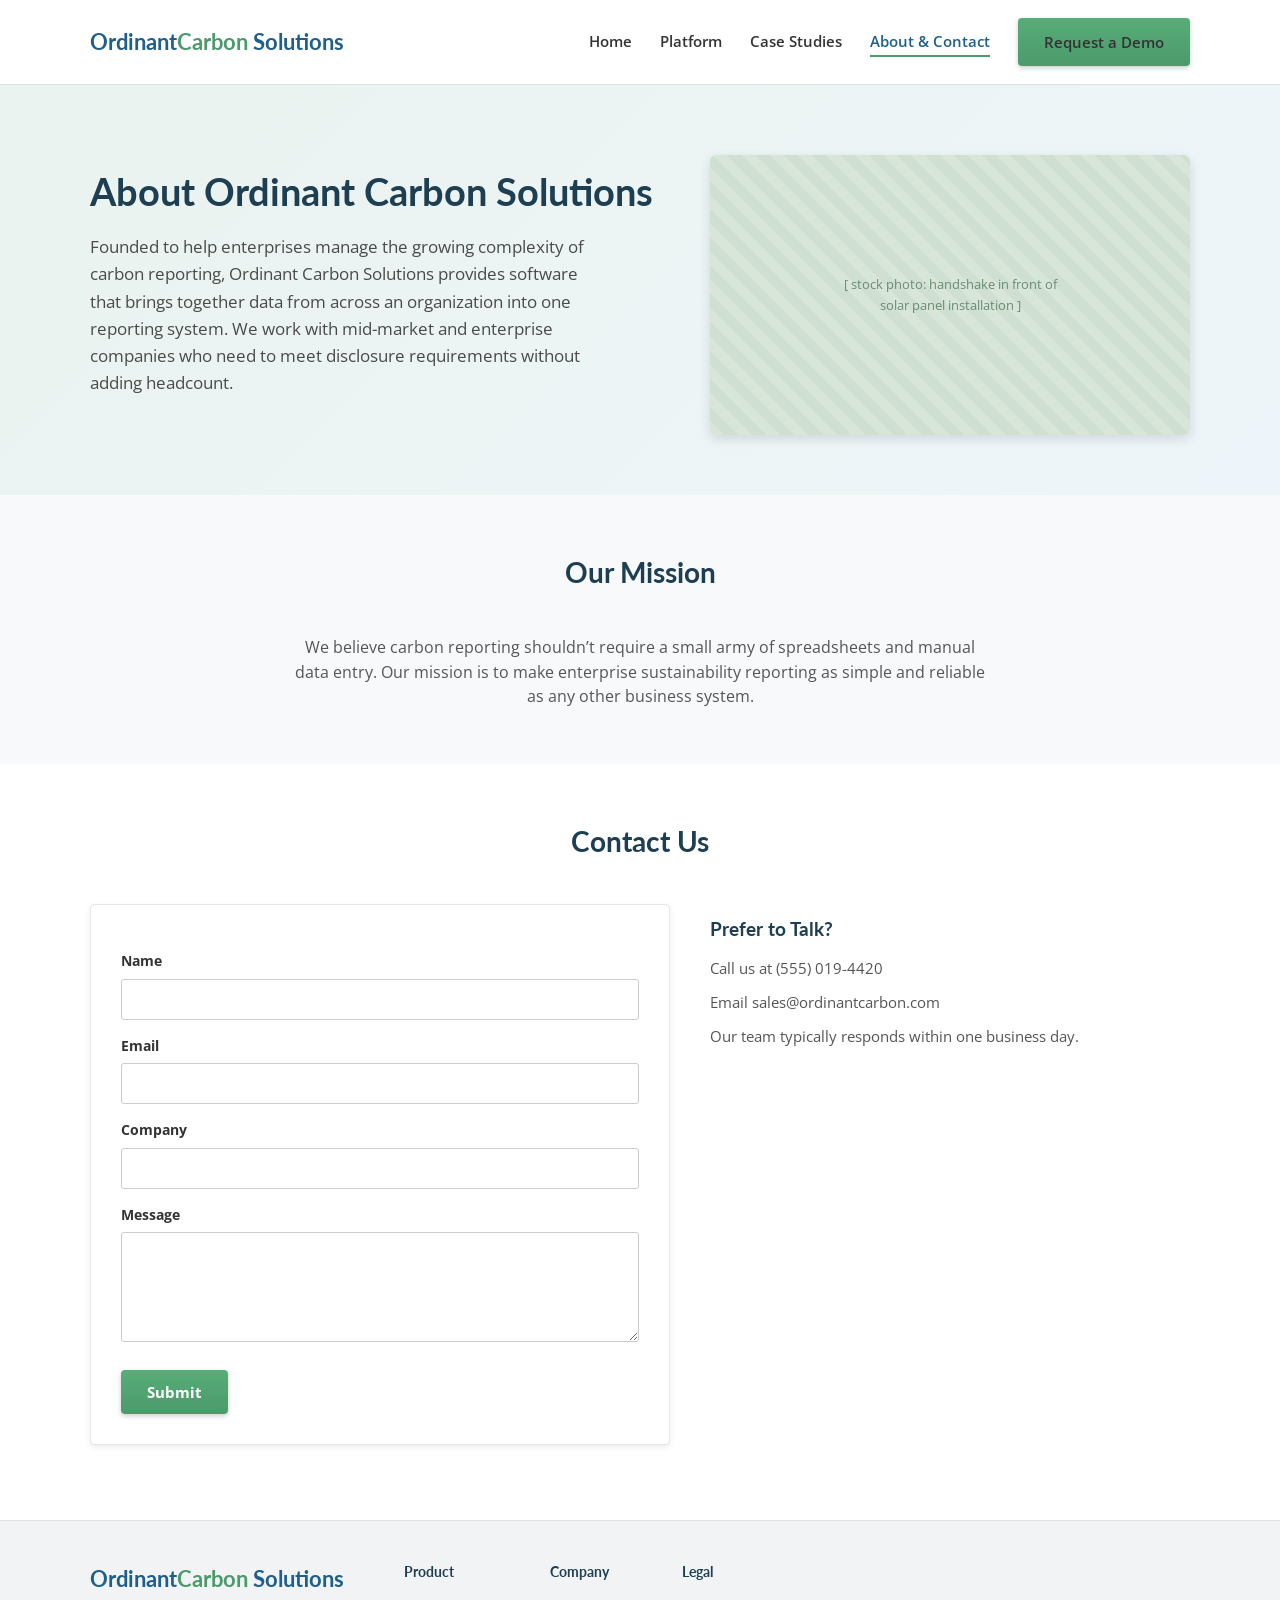
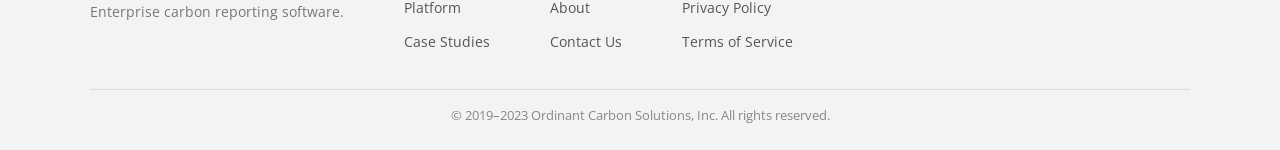
==== about.html @ 0fc3fb1c "Add files via upload" ====
<!DOCTYPE html>
<html lang="en">
<head>
  <meta charset="UTF-8">
  <meta name="viewport" content="width=device-width, initial-scale=1.0">
  <title>About &amp; Contact | Ordinant Carbon Solutions</title>
  <meta name="description" content="Learn about Ordinant Carbon Solutions and get in touch with our team.">
  <link rel="stylesheet" href="styles.css">
</head>
<body>

  <header class="site-header">
    <div class="container nav-wrap">
      <div class="logo">Ordinant<span>Carbon</span> Solutions</div>
      <nav class="main-nav">
        <ul>
          <li><a href="index.html">Home</a></li>
          <li><a href="platform.html">Platform</a></li>
          <li><a href="case-studies.html">Case Studies</a></li>
          <li><a href="about.html" class="active">About &amp; Contact</a></li>
          <li><a href="about.html#contact" class="btn btn-primary">Request a Demo</a></li>
        </ul>
      </nav>
    </div>
  </header>

  <section class="hero">
    <div class="container hero-inner">
      <div class="hero-copy">
        <h1>About Ordinant Carbon Solutions</h1>
        <p>Founded to help enterprises manage the growing complexity of carbon reporting, Ordinant Carbon Solutions provides software that brings together data from across an organization into one reporting system. We work with mid-market and enterprise companies who need to meet disclosure requirements without adding headcount.</p>
      </div>
      <div class="hero-image-placeholder">
        [ stock photo: handshake in front of<br>solar panel installation ]
      </div>
    </div>
  </section>

  <section class="alt-bg">
    <div class="container">
      <div class="section-title">
        <h2>Our Mission</h2>
      </div>
      <p style="max-width: 700px; margin: 0 auto; text-align: center; color: #555555; font-size: 15.5px;">
        We believe carbon reporting shouldn&rsquo;t require a small army of spreadsheets and manual data entry. Our mission is to make enterprise sustainability reporting as simple and reliable as any other business system.
      </p>
    </div>
  </section>

  <section id="contact">
    <div class="container">
      <div class="section-title">
        <h2>Contact Us</h2>
      </div>
      <div class="contact-layout">
        <form class="contact-form" onsubmit="return false;">
          <label for="name">Name</label>
          <input type="text" id="name" name="name">

          <label for="email">Email</label>
          <input type="email" id="email" name="email">

          <label for="company">Company</label>
          <input type="text" id="company" name="company">

          <label for="message">Message</label>
          <textarea id="message" name="message"></textarea>

          <button type="submit" class="btn btn-primary">Submit</button>
        </form>
        <div class="contact-details">
          <h3>Prefer to Talk?</h3>
          <p>Call us at (555) 019-4420</p>
          <p>Email sales@ordinantcarbon.com</p>
          <p>Our team typically responds within one business day.</p>
        </div>
      </div>
    </div>
  </section>

  <footer class="site-footer">
    <div class="container">
      <div class="footer-cols">
        <div class="footer-col footer-brand">
          <div class="logo">Ordinant<span>Carbon</span> Solutions</div>
          <p>Enterprise carbon reporting software.</p>
        </div>
        <div class="footer-col">
          <h4>Product</h4>
          <ul>
            <li><a href="platform.html">Platform</a></li>
            <li><a href="case-studies.html">Case Studies</a></li>
          </ul>
        </div>
        <div class="footer-col">
          <h4>Company</h4>
          <ul>
            <li><a href="about.html">About</a></li>
            <li><a href="about.html#contact">Contact Us</a></li>
          </ul>
        </div>
        <div class="footer-col">
          <h4>Legal</h4>
          <ul>
            <li><a href="#">Privacy Policy</a></li>
            <li><a href="#">Terms of Service</a></li>
          </ul>
        </div>
      </div>
      <div class="footer-bottom">
        &copy; 2019&ndash;2023 Ordinant Carbon Solutions, Inc. All rights reserved.
      </div>
    </div>
  </footer>

</body>
</html>
---- styles.css ----
/* Ordinant Carbon Solutions -- legacy site styles
   Deliberately dated: generic sans stack, conventional palette, drop shadows,
   inconsistent spacing. This is intentional, not an oversight. */

@import url('https://fonts.googleapis.com/css2?family=Open+Sans:wght@400;600;700&family=Lato:wght@400;700&display=swap');

* {
  margin: 0;
  padding: 0;
  box-sizing: border-box;
}

body {
  font-family: 'Open Sans', Arial, sans-serif;
  color: #333333;
  line-height: 1.6;
  background: #ffffff;
}

a {
  color: #1e5f8c;
  text-decoration: none;
}

a:hover {
  text-decoration: underline;
}

.container {
  max-width: 1140px;
  margin: 0 auto;
  padding: 0 20px;
}

/* Header / nav */

header.site-header {
  background: #ffffff;
  border-bottom: 1px solid #e2e2e2;
  box-shadow: 0 2px 4px rgba(0, 0, 0, 0.08);
  padding: 18px 0;
}

.nav-wrap {
  display: flex;
  align-items: center;
  justify-content: space-between;
}

.logo {
  font-family: 'Lato', Arial, sans-serif;
  font-weight: 700;
  font-size: 22px;
  color: #1e5f8c;
}

.logo span {
  color: #4c9a6b;
}

nav.main-nav ul {
  list-style: none;
  display: flex;
  gap: 28px;
  align-items: center;
}

nav.main-nav a {
  color: #333333;
  font-weight: 600;
  font-size: 15px;
}

nav.main-nav a.active {
  color: #1e5f8c;
  border-bottom: 2px solid #4c9a6b;
  padding-bottom: 4px;
}

.btn {
  display: inline-block;
  font-family: 'Open Sans', Arial, sans-serif;
  font-weight: 700;
  font-size: 15px;
  padding: 12px 26px;
  border-radius: 4px;
  cursor: pointer;
  border: none;
}

.btn-primary {
  background: linear-gradient(180deg, #57ad78 0%, #4c9a6b 100%);
  color: #ffffff;
  box-shadow: 0 2px 5px rgba(0, 0, 0, 0.2);
}

.btn-primary:hover {
  background: #438a5d;
  text-decoration: none;
}

.btn-secondary {
  background: #ffffff;
  color: #1e5f8c;
  border: 2px solid #1e5f8c;
}

.btn-secondary:hover {
  background: #f2f7fa;
  text-decoration: none;
}

/* Hero */

.hero {
  background: linear-gradient(135deg, #eaf3ef 0%, #eef5fa 100%);
  padding: 70px 0 60px;
}

.hero-inner {
  display: flex;
  align-items: center;
  gap: 40px;
  flex-wrap: wrap;
}

.hero-copy {
  flex: 1 1 480px;
}

.hero-copy h1 {
  font-family: 'Lato', Arial, sans-serif;
  font-size: 38px;
  font-weight: 700;
  color: #1e3f52;
  margin-bottom: 18px;
  line-height: 1.25;
}

.hero-copy p {
  font-size: 17px;
  color: #4a4a4a;
  margin-bottom: 26px;
  max-width: 520px;
}

.hero-buttons .btn {
  margin-right: 12px;
}

.hero-image-placeholder {
  flex: 1 1 380px;
  min-height: 280px;
  background: repeating-linear-gradient(
    45deg,
    #d8e6da,
    #d8e6da 10px,
    #cfe0d2 10px,
    #cfe0d2 20px
  );
  border-radius: 6px;
  box-shadow: 0 4px 12px rgba(0, 0, 0, 0.12);
  display: flex;
  align-items: center;
  justify-content: center;
  color: #6b8b75;
  font-size: 13px;
  font-family: 'Open Sans', Arial, sans-serif;
  text-align: center;
  padding: 20px;
}

/* Generic sections */

section {
  padding: 55px 0;
}

section.alt-bg {
  background: #f7f9fa;
}

.section-title {
  text-align: center;
  margin-bottom: 40px;
}

.section-title h2 {
  font-family: 'Lato', Arial, sans-serif;
  font-size: 28px;
  font-weight: 700;
  color: #1e3f52;
  margin-bottom: 10px;
}

.section-title p {
  color: #666666;
  font-size: 15px;
}

/* Three-column value props */

.three-col {
  display: flex;
  gap: 30px;
  flex-wrap: wrap;
}

.value-card {
  flex: 1 1 300px;
  background: #ffffff;
  border: 1px solid #e6e6e6;
  border-radius: 6px;
  box-shadow: 0 2px 6px rgba(0, 0, 0, 0.08);
  padding: 28px 24px;
}

.value-card h3 {
  font-family: 'Lato', Arial, sans-serif;
  font-size: 19px;
  color: #1e3f52;
  margin-bottom: 12px;
}

.value-card p {
  font-size: 14.5px;
  color: #555555;
}

/* Testimonial block */

.testimonial {
  background: #ffffff;
  border-left: 4px solid #4c9a6b;
  box-shadow: 0 1px 4px rgba(0, 0, 0, 0.1);
  padding: 22px 26px;
  margin-bottom: 22px;
  font-style: italic;
  color: #444444;
}

.testimonial cite {
  display: block;
  margin-top: 12px;
  font-style: normal;
  font-weight: 700;
  font-size: 13.5px;
  color: #1e5f8c;
}

/* CTA band */

.cta-band {
  background: #1e3f52;
  color: #ffffff;
  text-align: center;
  padding: 50px 0;
}

.cta-band h2 {
  font-family: 'Lato', Arial, sans-serif;
  font-size: 26px;
  margin-bottom: 12px;
}

.cta-band p {
  margin-bottom: 24px;
  color: #cfe0e8;
}

/* Feature list (Platform page) */

.feature-list {
  list-style: none;
  max-width: 720px;
  margin: 0 auto;
}

.feature-list li {
  padding: 14px 0 14px 30px;
  border-bottom: 1px solid #e6e6e6;
  position: relative;
  font-size: 15.5px;
  color: #444444;
}

.feature-list li::before {
  content: "\2713";
  position: absolute;
  left: 0;
  color: #4c9a6b;
  font-weight: 700;
}

/* Case study blocks */

.case-study-block {
  background: #ffffff;
  border: 1px solid #e6e6e6;
  box-shadow: 0 2px 6px rgba(0, 0, 0, 0.08);
  padding: 26px 28px;
  margin-bottom: 24px;
  border-radius: 4px;
}

.case-study-block h3 {
  font-family: 'Lato', Arial, sans-serif;
  font-size: 19px;
  color: #1e3f52;
  margin-bottom: 10px;
}

.case-study-block p {
  font-size: 15px;
  color: #555555;
}

/* Contact form */

.contact-layout {
  display: flex;
  gap: 40px;
  flex-wrap: wrap;
}

.contact-form {
  flex: 1 1 420px;
  background: #ffffff;
  border: 1px solid #e6e6e6;
  box-shadow: 0 2px 6px rgba(0, 0, 0, 0.08);
  padding: 30px;
  border-radius: 4px;
}

.contact-form label {
  display: block;
  font-weight: 700;
  font-size: 13.5px;
  color: #333333;
  margin-bottom: 6px;
  margin-top: 16px;
}

.contact-form input,
.contact-form textarea {
  width: 100%;
  padding: 10px 12px;
  border: 1px solid #cccccc;
  border-radius: 3px;
  font-family: 'Open Sans', Arial, sans-serif;
  font-size: 14.5px;
}

.contact-form textarea {
  min-height: 110px;
  resize: vertical;
}

.contact-form .btn {
  margin-top: 20px;
}

.contact-details {
  flex: 1 1 320px;
  padding-top: 10px;
}

.contact-details h3 {
  font-family: 'Lato', Arial, sans-serif;
  font-size: 19px;
  color: #1e3f52;
  margin-bottom: 12px;
}

.contact-details p {
  font-size: 15px;
  color: #555555;
  margin-bottom: 10px;
}

/* Footer */

footer.site-footer {
  background: #f1f3f4;
  border-top: 1px solid #e2e2e2;
  padding: 40px 0 24px;
  margin-top: 20px;
}

.footer-cols {
  display: flex;
  gap: 60px;
  flex-wrap: wrap;
  margin-bottom: 26px;
}

.footer-col h4 {
  font-family: 'Lato', Arial, sans-serif;
  font-size: 14px;
  color: #1e3f52;
  margin-bottom: 12px;
}

.footer-col ul {
  list-style: none;
}

.footer-col li {
  margin-bottom: 8px;
}

.footer-col a {
  color: #555555;
  font-size: 14px;
}

.footer-brand p {
  font-size: 13.5px;
  color: #777777;
  margin-top: 6px;
  max-width: 280px;
}

.footer-bottom {
  border-top: 1px solid #dddddd;
  padding-top: 16px;
  font-size: 12.5px;
  color: #888888;
  text-align: center;
}

@media (max-width: 700px) {
  .hero-inner,
  .contact-layout {
    flex-direction: column;
  }

  nav.main-nav ul {
    gap: 16px;
    flex-wrap: wrap;
  }

  .hero-copy h1 {
    font-size: 28px;
  }
}
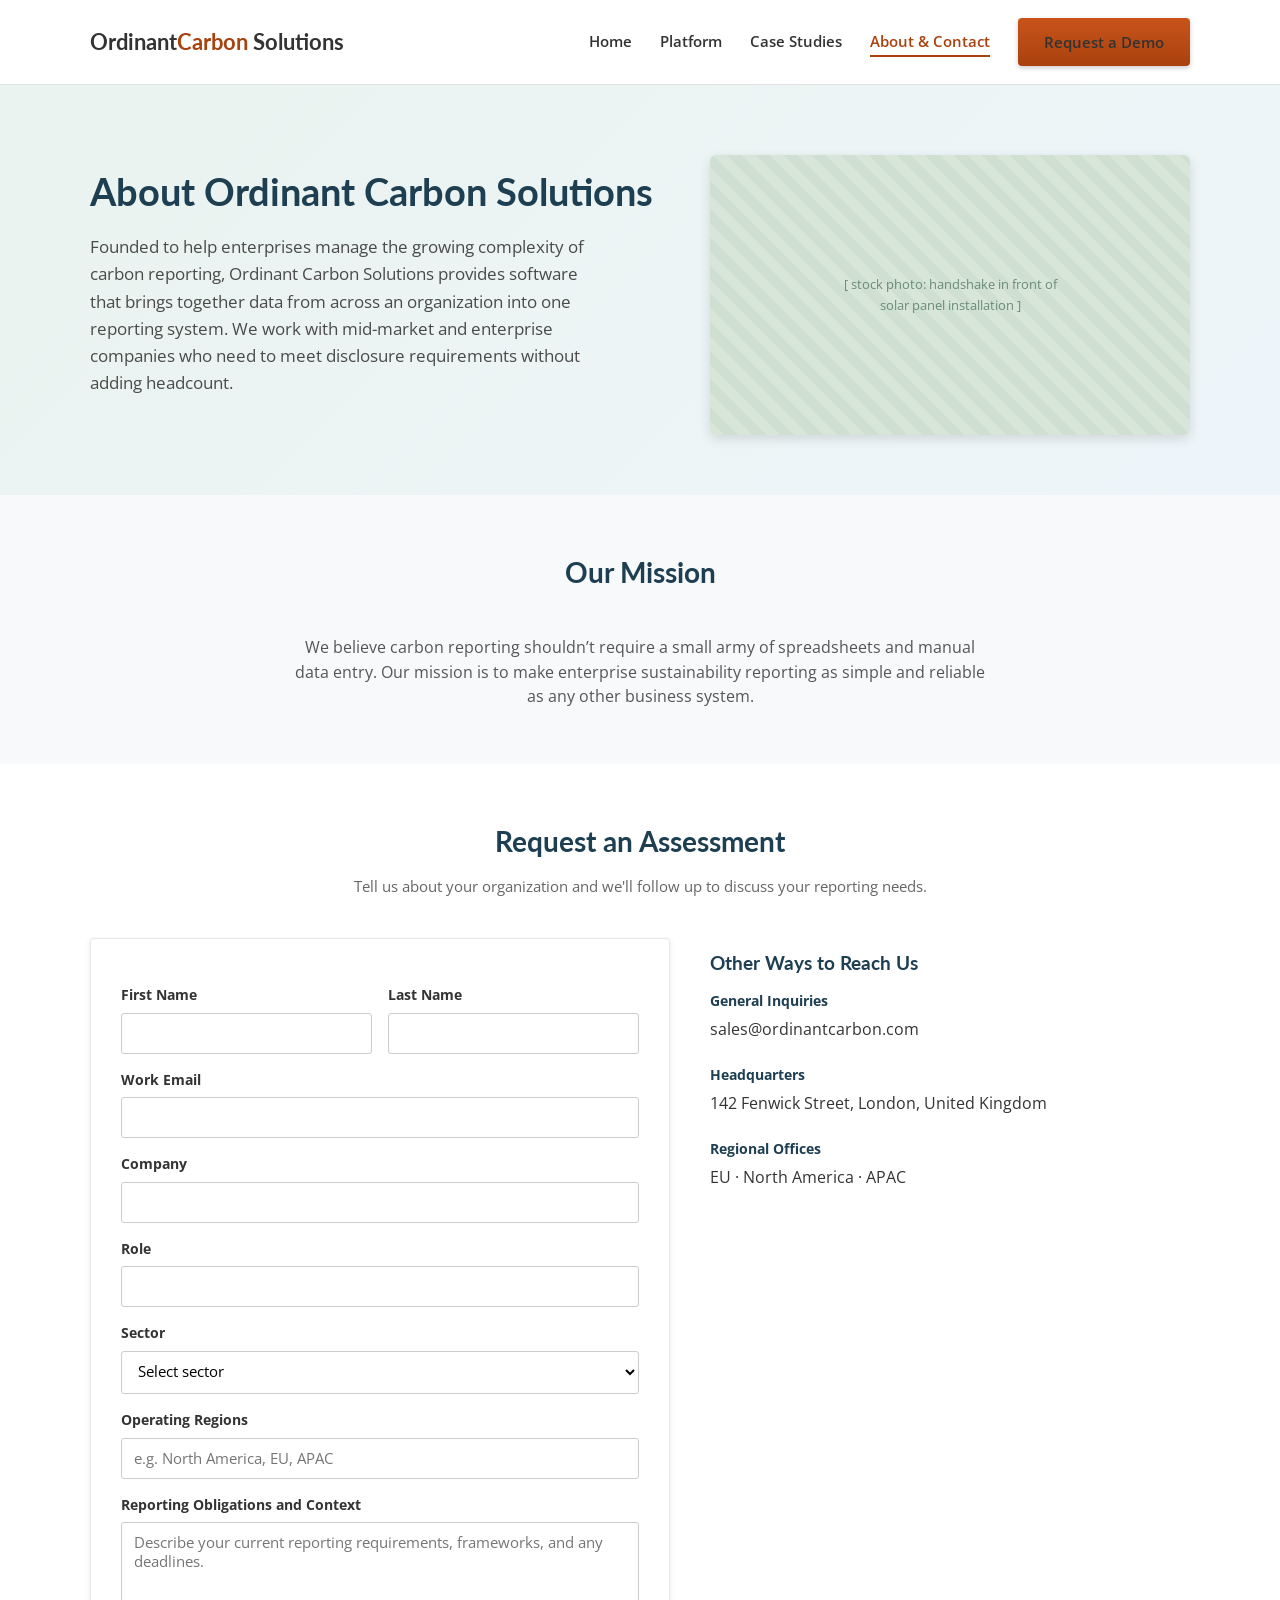
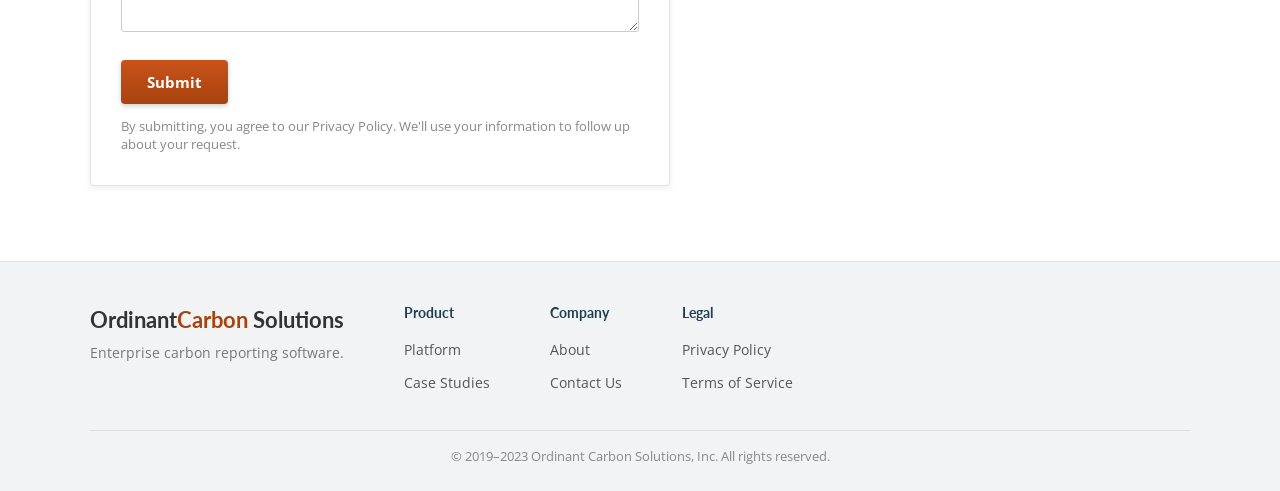
==== commit 0e732f8b: "Add files via upload" ====
--- a/about.html
+++ b/about.html
@@ -50,29 +50,66 @@
   <section id="contact">
     <div class="container">
       <div class="section-title">
-        <h2>Contact Us</h2>
+        <h2>Request an Assessment</h2>
+        <p>Tell us about your organization and we'll follow up to discuss your reporting needs.</p>
       </div>
       <div class="contact-layout">
         <form class="contact-form" onsubmit="return false;">
-          <label for="name">Name</label>
-          <input type="text" id="name" name="name">
+          <div class="form-row">
+            <div>
+              <label for="firstname">First Name</label>
+              <input type="text" id="firstname" name="firstname">
+            </div>
+            <div>
+              <label for="lastname">Last Name</label>
+              <input type="text" id="lastname" name="lastname">
+            </div>
+          </div>
 
-          <label for="email">Email</label>
+          <label for="email">Work Email</label>
           <input type="email" id="email" name="email">
 
           <label for="company">Company</label>
           <input type="text" id="company" name="company">
 
-          <label for="message">Message</label>
-          <textarea id="message" name="message"></textarea>
+          <label for="role">Role</label>
+          <input type="text" id="role" name="role">
+
+          <label for="sector">Sector</label>
+          <select id="sector" name="sector">
+            <option value="">Select sector</option>
+            <option value="hospitality">Hospitality</option>
+            <option value="property">Property Development</option>
+            <option value="professional-services">Professional Services</option>
+            <option value="education">Education</option>
+            <option value="multi-location">Multi-location Services</option>
+          </select>
+
+          <label for="regions">Operating Regions</label>
+          <input type="text" id="regions" name="regions" placeholder="e.g. North America, EU, APAC">
+
+          <label for="message">Reporting Obligations and Context</label>
+          <textarea id="message" name="message" placeholder="Describe your current reporting requirements, frameworks, and any deadlines."></textarea>
 
           <button type="submit" class="btn btn-primary">Submit</button>
+          <p class="form-fine-print">By submitting, you agree to our Privacy Policy. We'll use your information to follow up about your request.</p>
         </form>
         <div class="contact-details">
-          <h3>Prefer to Talk?</h3>
-          <p>Call us at (555) 019-4420</p>
-          <p>Email sales@ordinantcarbon.com</p>
-          <p>Our team typically responds within one business day.</p>
+          <h3>Other Ways to Reach Us</h3>
+          <ul>
+            <li>
+              <strong>General Inquiries</strong>
+              sales@ordinantcarbon.com
+            </li>
+            <li>
+              <strong>Headquarters</strong>
+              142 Fenwick Street, London, United Kingdom
+            </li>
+            <li>
+              <strong>Regional Offices</strong>
+              EU &middot; North America &middot; APAC
+            </li>
+          </ul>
         </div>
       </div>
     </div>
--- a/styles.css
+++ b/styles.css
@@ -18,7 +18,7 @@
 }
 
 a {
-  color: #1e5f8c;
+  color: #a8420f;
   text-decoration: none;
 }
 
@@ -51,11 +51,11 @@
   font-family: 'Lato', Arial, sans-serif;
   font-weight: 700;
   font-size: 22px;
-  color: #1e5f8c;
+  color: #333333;
 }
 
 .logo span {
-  color: #4c9a6b;
+  color: #a8420f;
 }
 
 nav.main-nav ul {
@@ -72,8 +72,8 @@
 }
 
 nav.main-nav a.active {
-  color: #1e5f8c;
-  border-bottom: 2px solid #4c9a6b;
+  color: #a8420f;
+  border-bottom: 2px solid #a8420f;
   padding-bottom: 4px;
 }
 
@@ -89,24 +89,24 @@
 }
 
 .btn-primary {
-  background: linear-gradient(180deg, #57ad78 0%, #4c9a6b 100%);
+  background: linear-gradient(180deg, #c9531a 0%, #a8420f 100%);
   color: #ffffff;
   box-shadow: 0 2px 5px rgba(0, 0, 0, 0.2);
 }
 
 .btn-primary:hover {
-  background: #438a5d;
+  background: #8c380c;
   text-decoration: none;
 }
 
 .btn-secondary {
   background: #ffffff;
-  color: #1e5f8c;
-  border: 2px solid #1e5f8c;
+  color: #a8420f;
+  border: 2px solid #a8420f;
 }
 
 .btn-secondary:hover {
-  background: #f2f7fa;
+  background: #fbf1ec;
   text-decoration: none;
 }
 
@@ -231,7 +231,7 @@
 
 .testimonial {
   background: #ffffff;
-  border-left: 4px solid #4c9a6b;
+  border-left: 4px solid #a8420f;
   box-shadow: 0 1px 4px rgba(0, 0, 0, 0.1);
   padding: 22px 26px;
   margin-bottom: 22px;
@@ -245,7 +245,7 @@
   font-style: normal;
   font-weight: 700;
   font-size: 13.5px;
-  color: #1e5f8c;
+  color: #a8420f;
 }
 
 /* CTA band */
@@ -288,8 +288,81 @@
   content: "\2713";
   position: absolute;
   left: 0;
-  color: #4c9a6b;
-  font-weight: 700;
+  color: #a8420f;
+  font-weight: 700;
+}
+
+.sector-filter {
+  display: flex;
+  gap: 10px;
+  flex-wrap: wrap;
+  align-items: center;
+  padding: 18px 0;
+  border-bottom: 1px solid #e6e6e6;
+  margin-bottom: 30px;
+  font-size: 13.5px;
+  color: #666666;
+}
+
+.sector-filter .filter-btn {
+  padding: 6px 14px;
+  border: 1px solid #d8d8d8;
+  border-radius: 20px;
+  background: #ffffff;
+  color: #555555;
+  font-size: 13px;
+}
+
+.sector-filter .filter-btn.active {
+  background: #a8420f;
+  color: #ffffff;
+  border-color: #a8420f;
+}
+
+.case-study-grid {
+  display: flex;
+  flex-wrap: wrap;
+  gap: 24px;
+}
+
+.case-study-card-full {
+  flex: 1 1 45%;
+  min-width: 320px;
+  background: #ffffff;
+  border: 1px solid #e6e6e6;
+  box-shadow: 0 2px 6px rgba(0, 0, 0, 0.08);
+  border-radius: 4px;
+  padding: 26px 28px;
+}
+
+.case-study-card-full .sector-tag {
+  display: inline-block;
+  background: #f1f3f4;
+  color: #666666;
+  font-size: 11.5px;
+  text-transform: uppercase;
+  letter-spacing: 0.5px;
+  padding: 4px 10px;
+  border-radius: 3px;
+  margin-bottom: 14px;
+}
+
+.case-study-card-full p.quote {
+  font-size: 16px;
+  color: #333333;
+  margin-bottom: 16px;
+  line-height: 1.5;
+}
+
+.case-study-card-full .role {
+  font-weight: 700;
+  font-size: 14px;
+  color: #1e3f52;
+}
+
+.case-study-card-full .org {
+  font-size: 13.5px;
+  color: #888888;
 }
 
 /* Case study blocks */
@@ -339,6 +412,48 @@
   color: #333333;
   margin-bottom: 6px;
   margin-top: 16px;
+}
+
+.form-row {
+  display: flex;
+  gap: 16px;
+}
+
+.form-row > div {
+  flex: 1 1 0;
+}
+
+.contact-form select {
+  width: 100%;
+  padding: 10px 12px;
+  border: 1px solid #cccccc;
+  border-radius: 3px;
+  font-family: 'Open Sans', Arial, sans-serif;
+  font-size: 14.5px;
+  background: #ffffff;
+}
+
+.form-fine-print {
+  font-size: 12.5px;
+  color: #888888;
+  margin-top: 14px;
+  line-height: 1.5;
+}
+
+.contact-details ul {
+  list-style: none;
+  margin-top: 4px;
+}
+
+.contact-details li {
+  margin-bottom: 22px;
+}
+
+.contact-details li strong {
+  display: block;
+  font-size: 14px;
+  color: #1e3f52;
+  margin-bottom: 4px;
 }
 
 .contact-form input,
@@ -378,6 +493,131 @@
   margin-bottom: 10px;
 }
 
+.figure-list-row {
+  display: flex;
+  gap: 40px;
+  align-items: flex-start;
+  flex-wrap: wrap;
+}
+
+.figure-panel {
+  flex: 1 1 480px;
+  border: 1px solid #d8d8d8;
+  border-radius: 4px;
+  background: #f7f9fa;
+  padding: 20px;
+}
+
+.figure-panel .figcaption {
+  font-size: 12px;
+  letter-spacing: 0.5px;
+  text-transform: uppercase;
+  color: #888888;
+  margin-bottom: 16px;
+  font-family: 'Open Sans', Arial, sans-serif;
+}
+
+.list-panel {
+  flex: 1 1 340px;
+  padding-top: 6px;
+}
+
+/* Platform page: simplified renditions of the redesign's data visuals */
+
+.simple-stats {
+  display: flex;
+  gap: 24px;
+  flex-wrap: wrap;
+  margin-bottom: 20px;
+}
+
+.simple-stats div {
+  flex: 1 1 140px;
+  background: #ffffff;
+  border: 1px solid #e6e6e6;
+  box-shadow: 0 2px 6px rgba(0, 0, 0, 0.08);
+  border-radius: 4px;
+  padding: 16px;
+  text-align: center;
+}
+
+.simple-stats .stat-number {
+  display: block;
+  font-family: 'Lato', Arial, sans-serif;
+  font-size: 26px;
+  font-weight: 700;
+  color: #1e3f52;
+}
+
+.simple-stats .stat-label {
+  display: block;
+  font-size: 13px;
+  color: #666666;
+  margin-top: 4px;
+}
+
+.steps-list {
+  list-style: none;
+  counter-reset: step-counter;
+  max-width: 700px;
+  margin: 0 auto 20px;
+}
+
+.steps-list li {
+  counter-increment: step-counter;
+  padding: 12px 0 12px 42px;
+  border-bottom: 1px solid #e6e6e6;
+  position: relative;
+  font-size: 15px;
+  color: #444444;
+}
+
+.steps-list li::before {
+  content: counter(step-counter);
+  position: absolute;
+  left: 0;
+  top: 10px;
+  width: 24px;
+  height: 24px;
+  background: #a8420f;
+  color: #ffffff;
+  border-radius: 50%;
+  font-size: 13px;
+  font-weight: 700;
+  text-align: center;
+  line-height: 24px;
+}
+
+.systems-cols {
+  display: flex;
+  gap: 40px;
+  flex-wrap: wrap;
+  max-width: 700px;
+  margin: 0 auto;
+}
+
+.systems-cols div {
+  flex: 1 1 260px;
+}
+
+.systems-cols h4 {
+  font-family: 'Lato', Arial, sans-serif;
+  font-size: 15px;
+  color: #1e3f52;
+  margin-bottom: 8px;
+}
+
+.systems-cols ul {
+  list-style: disc;
+  padding-left: 20px;
+  color: #555555;
+  font-size: 14.5px;
+}
+
+.systems-cols li {
+  margin-bottom: 6px;
+}
+
 /* Footer */
 
 footer.site-footer {
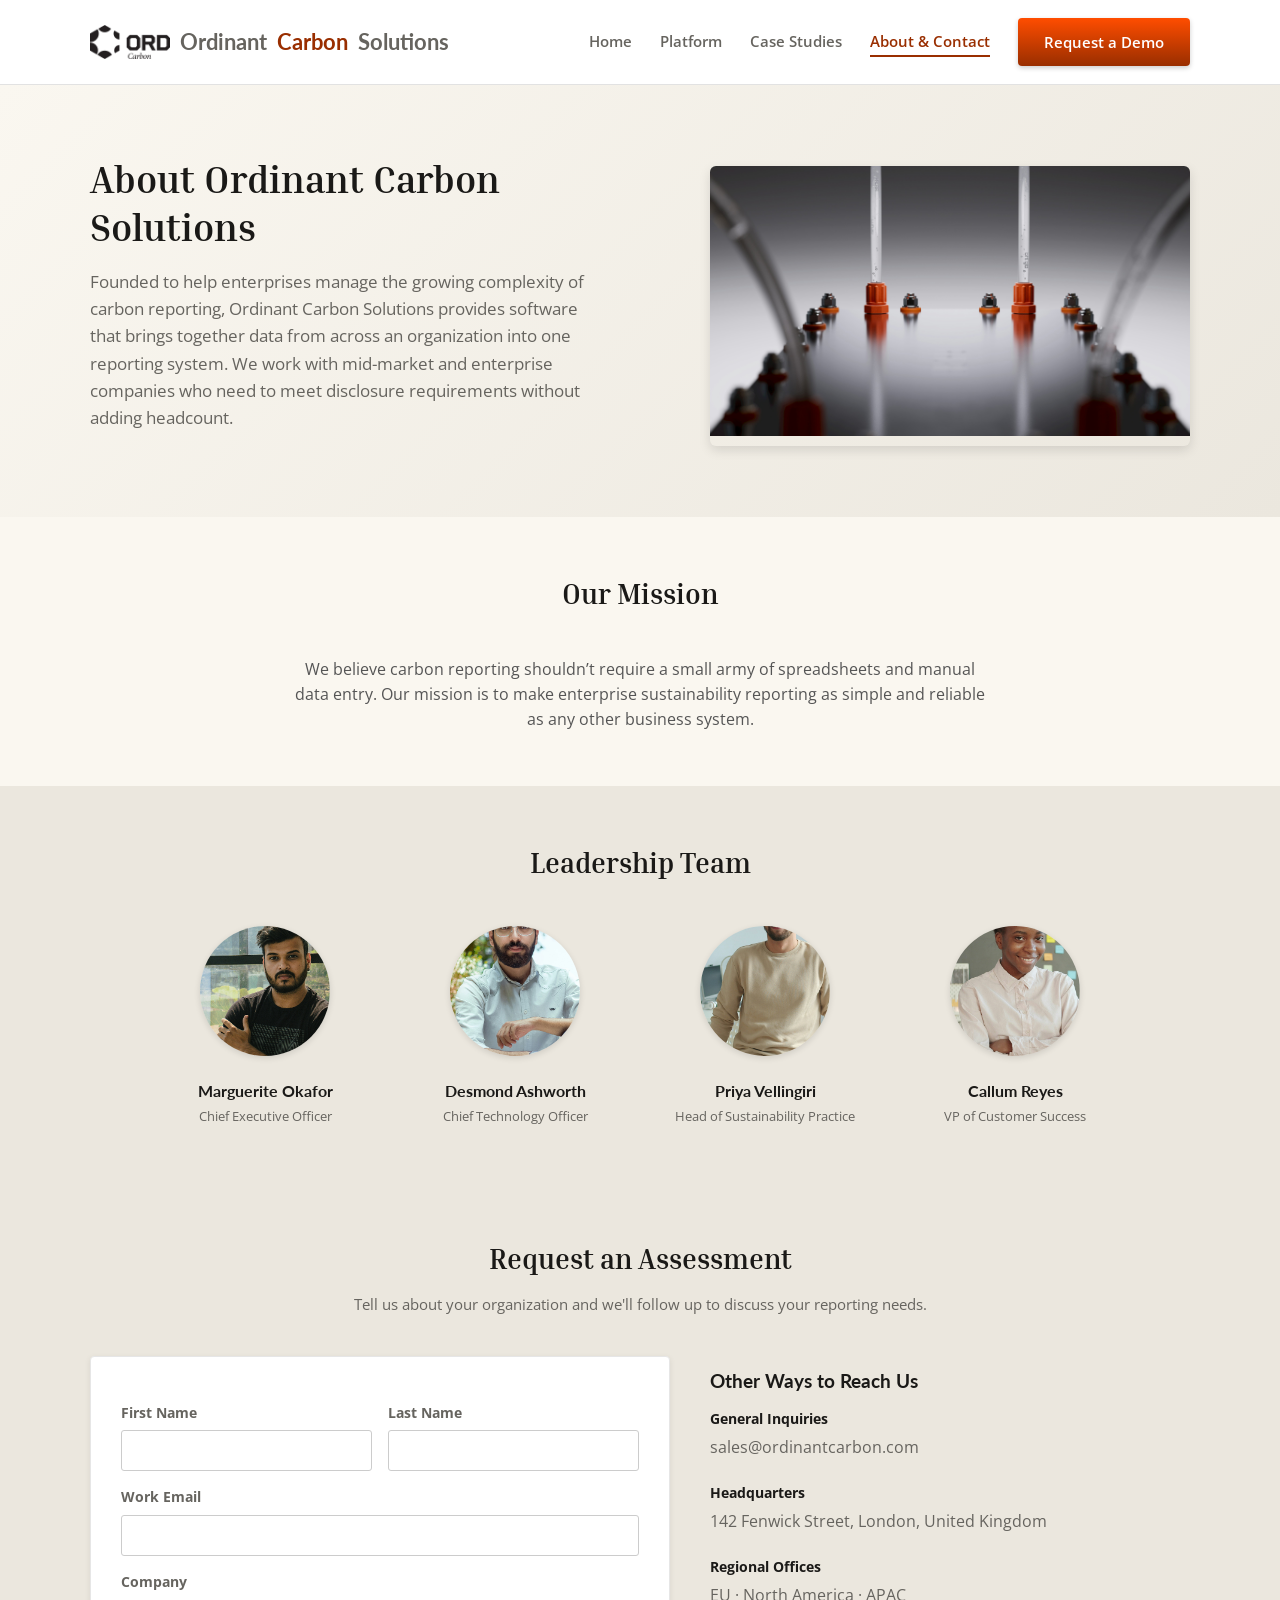
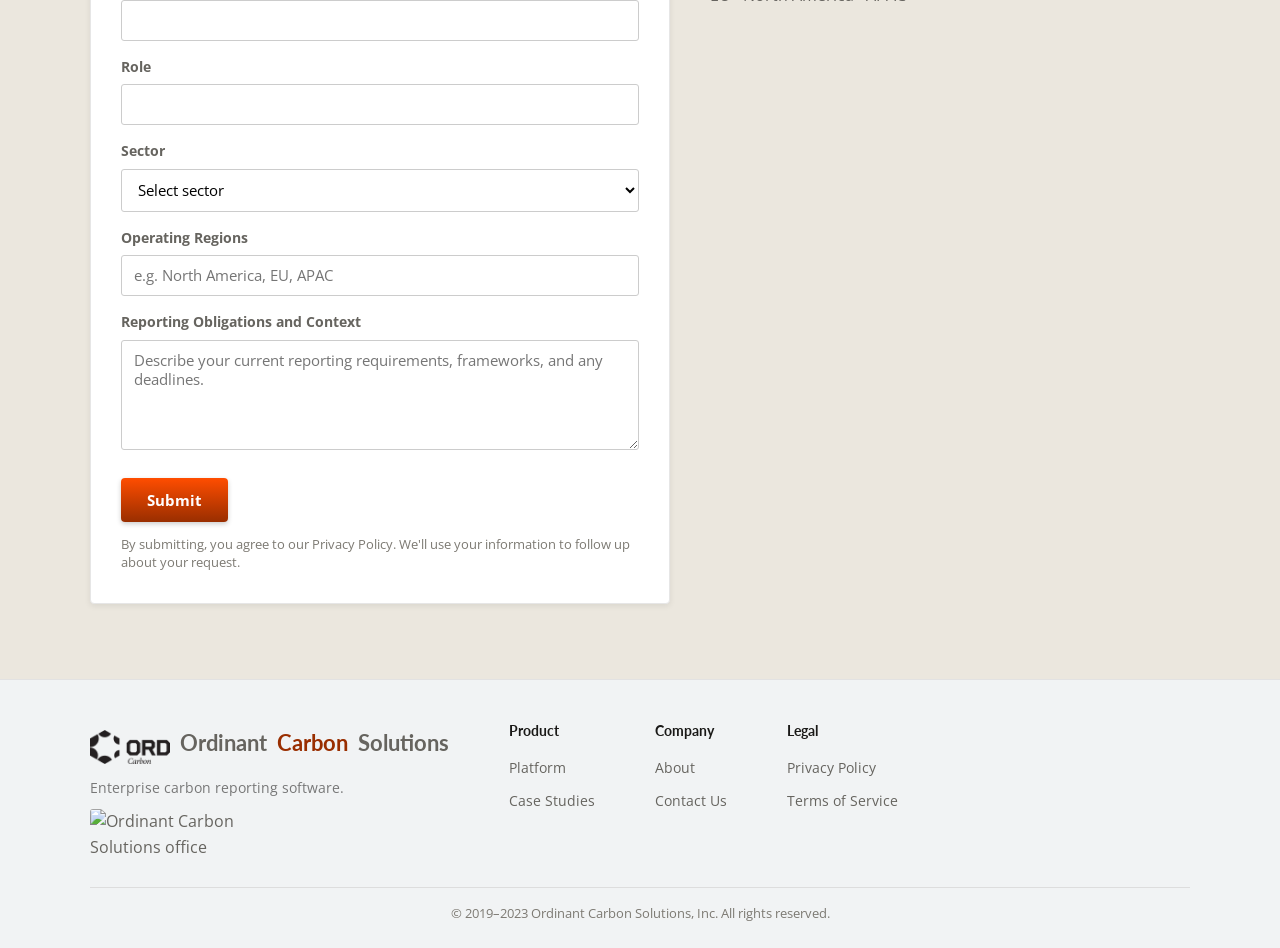
==== commit 135d5738: "Add files via upload" ====
--- a/about.html
+++ b/about.html
@@ -11,7 +11,7 @@
 
   <header class="site-header">
     <div class="container nav-wrap">
-      <div class="logo">Ordinant<span>Carbon</span> Solutions</div>
+      <div class="logo"><img src="ord-logo.png" alt="Ordinant Carbon Solutions logo">Ordinant<span>Carbon</span> Solutions</div>
       <nav class="main-nav">
         <ul>
           <li><a href="index.html">Home</a></li>
@@ -31,7 +31,7 @@
         <p>Founded to help enterprises manage the growing complexity of carbon reporting, Ordinant Carbon Solutions provides software that brings together data from across an organization into one reporting system. We work with mid-market and enterprise companies who need to meet disclosure requirements without adding headcount.</p>
       </div>
       <div class="hero-image-placeholder">
-        [ stock photo: handshake in front of<br>solar panel installation ]
+        <img src="img-about-hero.jpg" alt="Handshake in front of a solar panel installation">
       </div>
     </div>
   </section>
@@ -44,6 +44,36 @@
       <p style="max-width: 700px; margin: 0 auto; text-align: center; color: #555555; font-size: 15.5px;">
         We believe carbon reporting shouldn&rsquo;t require a small army of spreadsheets and manual data entry. Our mission is to make enterprise sustainability reporting as simple and reliable as any other business system.
       </p>
+    </div>
+  </section>
+
+  <section>
+    <div class="container">
+      <div class="section-title">
+        <h2>Leadership Team</h2>
+      </div>
+      <div class="team-grid">
+        <div class="team-card">
+          <img src="img-team-01.jpg" alt="Marguerite Okafor">
+          <h4>Marguerite Okafor</h4>
+          <p>Chief Executive Officer</p>
+        </div>
+        <div class="team-card">
+          <img src="img-team-02.jpg" alt="Desmond Ashworth">
+          <h4>Desmond Ashworth</h4>
+          <p>Chief Technology Officer</p>
+        </div>
+        <div class="team-card">
+          <img src="img-team-03.jpg" alt="Priya Vellingiri">
+          <h4>Priya Vellingiri</h4>
+          <p>Head of Sustainability Practice</p>
+        </div>
+        <div class="team-card">
+          <img src="img-team-04.jpg" alt="Callum Reyes">
+          <h4>Callum Reyes</h4>
+          <p>VP of Customer Success</p>
+        </div>
+      </div>
     </div>
   </section>
 
@@ -119,8 +149,9 @@
     <div class="container">
       <div class="footer-cols">
         <div class="footer-col footer-brand">
-          <div class="logo">Ordinant<span>Carbon</span> Solutions</div>
+          <div class="logo"><img src="ord-logo.png" alt="Ordinant Carbon Solutions logo">Ordinant<span>Carbon</span> Solutions</div>
           <p>Enterprise carbon reporting software.</p>
+          <img src="img-footer.jpg" alt="Ordinant Carbon Solutions office">
         </div>
         <div class="footer-col">
           <h4>Product</h4>
--- a/styles.css
+++ b/styles.css
@@ -2,7 +2,7 @@
    Deliberately dated: generic sans stack, conventional palette, drop shadows,
    inconsistent spacing. This is intentional, not an oversight. */
 
-@import url('https://fonts.googleapis.com/css2?family=Open+Sans:wght@400;600;700&family=Lato:wght@400;700&display=swap');
+@import url('https://fonts.googleapis.com/css2?family=Inria+Serif:wght@300&family=Open+Sans:wght@400;600;700&family=Lato:wght@400;700&display=swap');
 
 * {
   margin: 0;
@@ -12,13 +12,13 @@
 
 body {
   font-family: 'Open Sans', Arial, sans-serif;
-  color: #333333;
+  color: #66645f;
   line-height: 1.6;
-  background: #ffffff;
+  background: #ebe7de;
 }
 
 a {
-  color: #a8420f;
+  color: #992e00;
   text-decoration: none;
 }
 
@@ -51,11 +51,19 @@
   font-family: 'Lato', Arial, sans-serif;
   font-weight: 700;
   font-size: 22px;
-  color: #333333;
+  color: #66645f;
+  display: inline-flex;
+  align-items: center;
+  gap: 10px;
+}
+
+.logo img {
+  height: 34px;
+  display: block;
 }
 
 .logo span {
-  color: #a8420f;
+  color: #992e00;
 }
 
 nav.main-nav ul {
@@ -66,15 +74,19 @@
 }
 
 nav.main-nav a {
-  color: #333333;
+  color: #66645f;
   font-weight: 600;
   font-size: 15px;
 }
 
 nav.main-nav a.active {
-  color: #a8420f;
-  border-bottom: 2px solid #a8420f;
+  color: #992e00;
+  border-bottom: 2px solid #992e00;
   padding-bottom: 4px;
+}
+
+nav.main-nav a.btn-primary {
+  color: #ffffff;
 }
 
 .btn {
@@ -89,31 +101,31 @@
 }
 
 .btn-primary {
-  background: linear-gradient(180deg, #c9531a 0%, #a8420f 100%);
+  background: linear-gradient(180deg, #ff4d00 0%, #992e00 100%);
   color: #ffffff;
   box-shadow: 0 2px 5px rgba(0, 0, 0, 0.2);
 }
 
 .btn-primary:hover {
-  background: #8c380c;
+  background: #7a2600;
   text-decoration: none;
 }
 
 .btn-secondary {
   background: #ffffff;
-  color: #a8420f;
-  border: 2px solid #a8420f;
+  color: #992e00;
+  border: 2px solid #992e00;
 }
 
 .btn-secondary:hover {
-  background: #fbf1ec;
+  background: #faf7f0;
   text-decoration: none;
 }
 
 /* Hero */
 
 .hero {
-  background: linear-gradient(135deg, #eaf3ef 0%, #eef5fa 100%);
+  background: linear-gradient(135deg, #faf7f0 0%, #ebe7de 100%);
   padding: 70px 0 60px;
 }
 
@@ -129,17 +141,17 @@
 }
 
 .hero-copy h1 {
-  font-family: 'Lato', Arial, sans-serif;
+  font-family: 'Inria Serif', Georgia, serif;
   font-size: 38px;
   font-weight: 700;
-  color: #1e3f52;
+  color: #1a1917;
   margin-bottom: 18px;
   line-height: 1.25;
 }
 
 .hero-copy p {
   font-size: 17px;
-  color: #4a4a4a;
+  color: #66645f;
   margin-bottom: 26px;
   max-width: 520px;
 }
@@ -151,23 +163,58 @@
 .hero-image-placeholder {
   flex: 1 1 380px;
   min-height: 280px;
-  background: repeating-linear-gradient(
-    45deg,
-    #d8e6da,
-    #d8e6da 10px,
-    #cfe0d2 10px,
-    #cfe0d2 20px
-  );
   border-radius: 6px;
   box-shadow: 0 4px 12px rgba(0, 0, 0, 0.12);
-  display: flex;
-  align-items: center;
+  overflow: hidden;
+}
+
+.hero-image-placeholder img {
+  width: 100%;
+  height: 100%;
+  object-fit: cover;
+  display: block;
+}
+
+.footer-brand img {
+  max-width: 150px;
+  margin-top: 10px;
+  border-radius: 3px;
+  display: block;
+}
+
+.team-grid {
+  display: flex;
+  gap: 30px;
+  flex-wrap: wrap;
   justify-content: center;
-  color: #6b8b75;
+  margin-top: 30px;
+}
+
+.team-card {
+  flex: 1 1 200px;
+  max-width: 220px;
+  text-align: center;
+}
+
+.team-card img {
+  width: 130px;
+  height: 130px;
+  border-radius: 50%;
+  object-fit: cover;
+  box-shadow: 0 2px 6px rgba(0, 0, 0, 0.12);
+  margin-bottom: 14px;
+}
+
+.team-card h4 {
+  font-family: 'Lato', Arial, sans-serif;
+  font-size: 16px;
+  color: #1a1917;
+  margin-bottom: 3px;
+}
+
+.team-card p {
   font-size: 13px;
-  font-family: 'Open Sans', Arial, sans-serif;
-  text-align: center;
-  padding: 20px;
+  color: #66645f;
 }
 
 /* Generic sections */
@@ -177,7 +224,7 @@
 }
 
 section.alt-bg {
-  background: #f7f9fa;
+  background: #faf7f0;
 }
 
 .section-title {
@@ -186,15 +233,15 @@
 }
 
 .section-title h2 {
-  font-family: 'Lato', Arial, sans-serif;
+  font-family: 'Inria Serif', Georgia, serif;
   font-size: 28px;
   font-weight: 700;
-  color: #1e3f52;
+  color: #1a1917;
   margin-bottom: 10px;
 }
 
 .section-title p {
-  color: #666666;
+  color: #66645f;
   font-size: 15px;
 }
 
@@ -218,25 +265,25 @@
 .value-card h3 {
   font-family: 'Lato', Arial, sans-serif;
   font-size: 19px;
-  color: #1e3f52;
+  color: #1a1917;
   margin-bottom: 12px;
 }
 
 .value-card p {
   font-size: 14.5px;
-  color: #555555;
+  color: #66645f;
 }
 
 /* Testimonial block */
 
 .testimonial {
   background: #ffffff;
-  border-left: 4px solid #a8420f;
+  border-left: 4px solid #992e00;
   box-shadow: 0 1px 4px rgba(0, 0, 0, 0.1);
   padding: 22px 26px;
   margin-bottom: 22px;
   font-style: italic;
-  color: #444444;
+  color: #66645f;
 }
 
 .testimonial cite {
@@ -245,27 +292,27 @@
   font-style: normal;
   font-weight: 700;
   font-size: 13.5px;
-  color: #a8420f;
+  color: #992e00;
 }
 
 /* CTA band */
 
 .cta-band {
-  background: #1e3f52;
+  background: #1a1917;
   color: #ffffff;
   text-align: center;
   padding: 50px 0;
 }
 
 .cta-band h2 {
-  font-family: 'Lato', Arial, sans-serif;
+  font-family: 'Inria Serif', Georgia, serif;
   font-size: 26px;
   margin-bottom: 12px;
 }
 
 .cta-band p {
   margin-bottom: 24px;
-  color: #cfe0e8;
+  color: #d4cdc0;
 }
 
 /* Feature list (Platform page) */
@@ -281,14 +328,14 @@
   border-bottom: 1px solid #e6e6e6;
   position: relative;
   font-size: 15.5px;
-  color: #444444;
+  color: #66645f;
 }
 
 .feature-list li::before {
   content: "\2713";
   position: absolute;
   left: 0;
-  color: #a8420f;
+  color: #992e00;
   font-weight: 700;
 }
 
@@ -301,7 +348,7 @@
   border-bottom: 1px solid #e6e6e6;
   margin-bottom: 30px;
   font-size: 13.5px;
-  color: #666666;
+  color: #66645f;
 }
 
 .sector-filter .filter-btn {
@@ -309,14 +356,14 @@
   border: 1px solid #d8d8d8;
   border-radius: 20px;
   background: #ffffff;
-  color: #555555;
+  color: #66645f;
   font-size: 13px;
 }
 
 .sector-filter .filter-btn.active {
-  background: #a8420f;
+  background: #992e00;
   color: #ffffff;
-  border-color: #a8420f;
+  border-color: #992e00;
 }
 
 .case-study-grid {
@@ -338,7 +385,7 @@
 .case-study-card-full .sector-tag {
   display: inline-block;
   background: #f1f3f4;
-  color: #666666;
+  color: #66645f;
   font-size: 11.5px;
   text-transform: uppercase;
   letter-spacing: 0.5px;
@@ -349,7 +396,7 @@
 
 .case-study-card-full p.quote {
   font-size: 16px;
-  color: #333333;
+  color: #66645f;
   margin-bottom: 16px;
   line-height: 1.5;
 }
@@ -357,12 +404,12 @@
 .case-study-card-full .role {
   font-weight: 700;
   font-size: 14px;
-  color: #1e3f52;
+  color: #1a1917;
 }
 
 .case-study-card-full .org {
   font-size: 13.5px;
-  color: #888888;
+  color: #7d7a73;
 }
 
 /* Case study blocks */
@@ -379,13 +426,13 @@
 .case-study-block h3 {
   font-family: 'Lato', Arial, sans-serif;
   font-size: 19px;
-  color: #1e3f52;
+  color: #1a1917;
   margin-bottom: 10px;
 }
 
 .case-study-block p {
   font-size: 15px;
-  color: #555555;
+  color: #66645f;
 }
 
 /* Contact form */
@@ -409,7 +456,7 @@
   display: block;
   font-weight: 700;
   font-size: 13.5px;
-  color: #333333;
+  color: #66645f;
   margin-bottom: 6px;
   margin-top: 16px;
 }
@@ -435,7 +482,7 @@
 
 .form-fine-print {
   font-size: 12.5px;
-  color: #888888;
+  color: #7d7a73;
   margin-top: 14px;
   line-height: 1.5;
 }
@@ -452,7 +499,7 @@
 .contact-details li strong {
   display: block;
   font-size: 14px;
-  color: #1e3f52;
+  color: #1a1917;
   margin-bottom: 4px;
 }
 
@@ -483,13 +530,13 @@
 .contact-details h3 {
   font-family: 'Lato', Arial, sans-serif;
   font-size: 19px;
-  color: #1e3f52;
+  color: #1a1917;
   margin-bottom: 12px;
 }
 
 .contact-details p {
   font-size: 15px;
-  color: #555555;
+  color: #66645f;
   margin-bottom: 10px;
 }
 
@@ -502,9 +549,9 @@
 
 .figure-panel {
   flex: 1 1 480px;
-  border: 1px solid #d8d8d8;
+  border: 1px solid #d4cdc0;
   border-radius: 4px;
-  background: #f7f9fa;
+  background: #faf7f0;
   padding: 20px;
 }
 
@@ -512,7 +559,7 @@
   font-size: 12px;
   letter-spacing: 0.5px;
   text-transform: uppercase;
-  color: #888888;
+  color: #7d7a73;
   margin-bottom: 16px;
   font-family: 'Open Sans', Arial, sans-serif;
 }
@@ -546,13 +593,13 @@
   font-family: 'Lato', Arial, sans-serif;
   font-size: 26px;
   font-weight: 700;
-  color: #1e3f52;
+  color: #1a1917;
 }
 
 .simple-stats .stat-label {
   display: block;
   font-size: 13px;
-  color: #666666;
+  color: #66645f;
   margin-top: 4px;
 }
 
@@ -569,7 +616,7 @@
   border-bottom: 1px solid #e6e6e6;
   position: relative;
   font-size: 15px;
-  color: #444444;
+  color: #66645f;
 }
 
 .steps-list li::before {
@@ -579,7 +626,7 @@
   top: 10px;
   width: 24px;
   height: 24px;
-  background: #a8420f;
+  background: #992e00;
   color: #ffffff;
   border-radius: 50%;
   font-size: 13px;
@@ -603,14 +650,14 @@
 .systems-cols h4 {
   font-family: 'Lato', Arial, sans-serif;
   font-size: 15px;
-  color: #1e3f52;
+  color: #1a1917;
   margin-bottom: 8px;
 }
 
 .systems-cols ul {
   list-style: disc;
   padding-left: 20px;
-  color: #555555;
+  color: #66645f;
   font-size: 14.5px;
 }
 
@@ -637,7 +684,7 @@
 .footer-col h4 {
   font-family: 'Lato', Arial, sans-serif;
   font-size: 14px;
-  color: #1e3f52;
+  color: #1a1917;
   margin-bottom: 12px;
 }
 
@@ -650,7 +697,7 @@
 }
 
 .footer-col a {
-  color: #555555;
+  color: #66645f;
   font-size: 14px;
 }
 
@@ -665,7 +712,7 @@
   border-top: 1px solid #dddddd;
   padding-top: 16px;
   font-size: 12.5px;
-  color: #888888;
+  color: #7d7a73;
   text-align: center;
 }
 
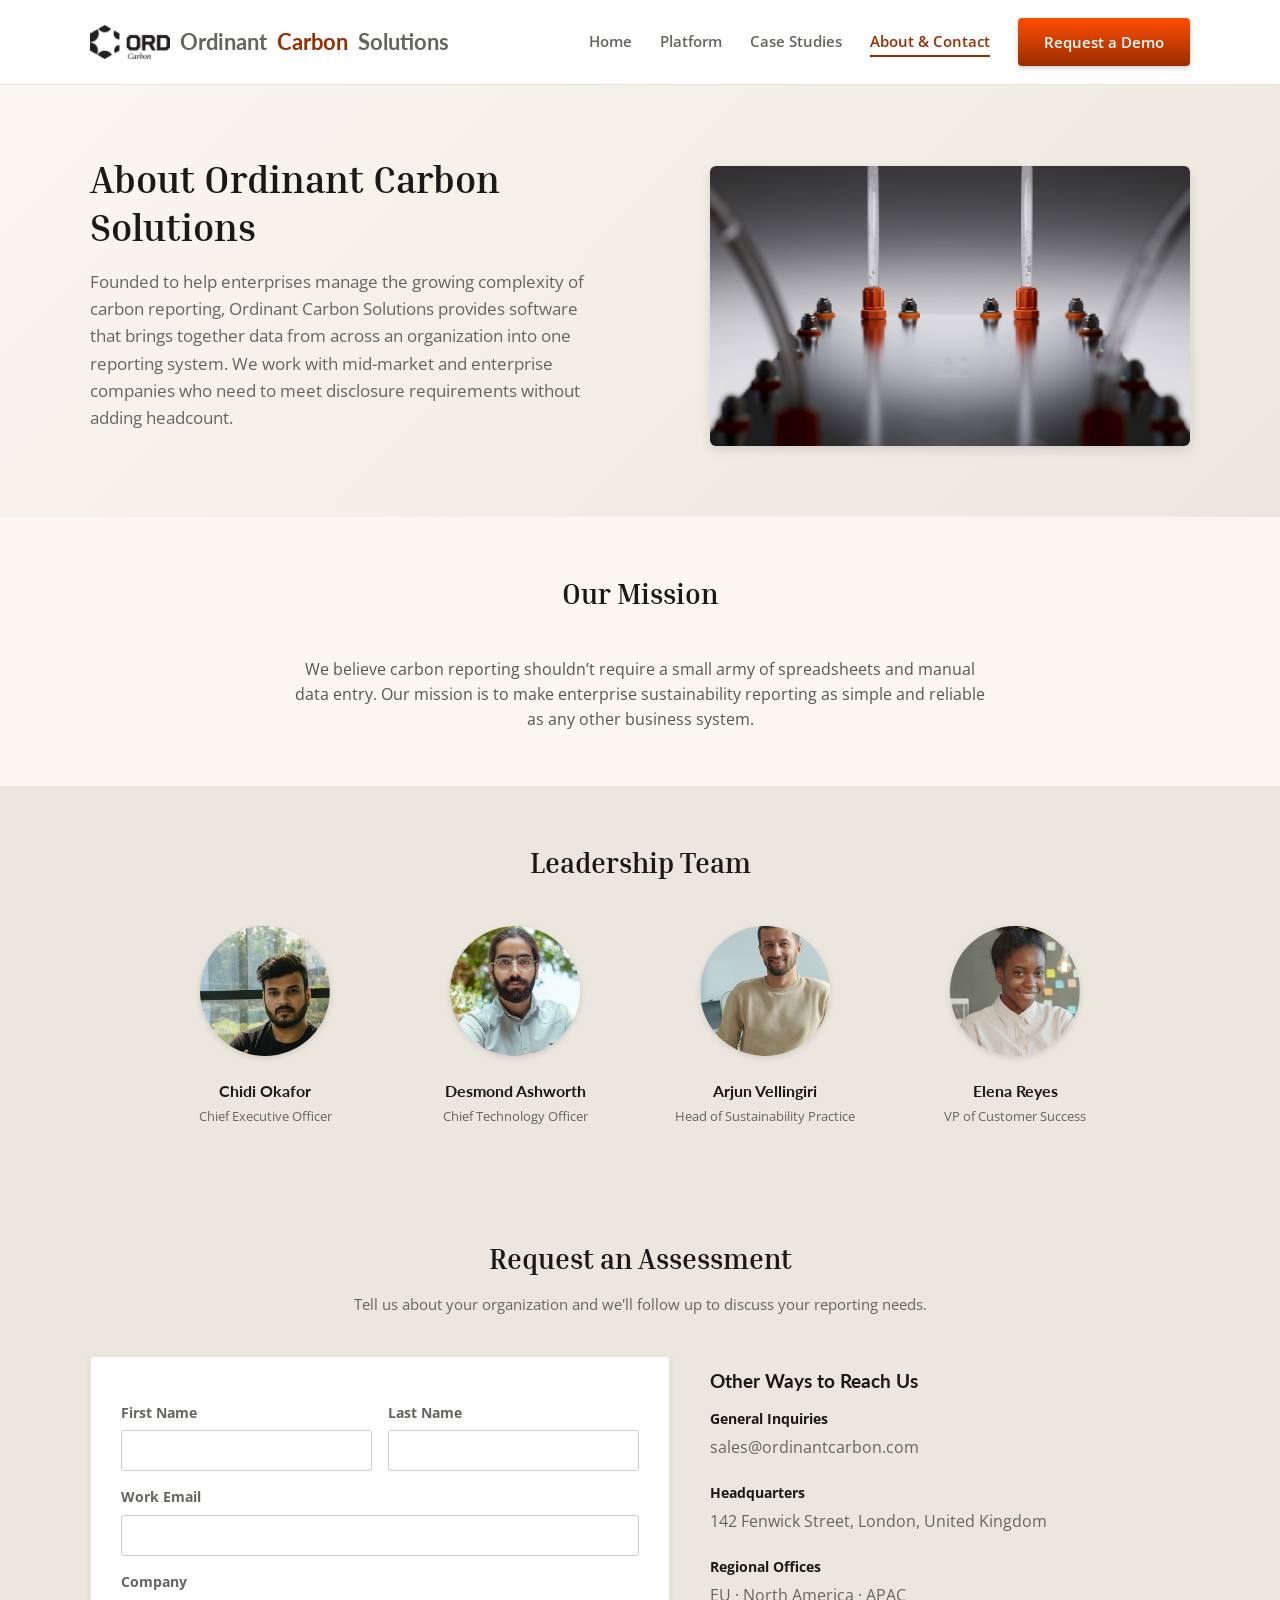
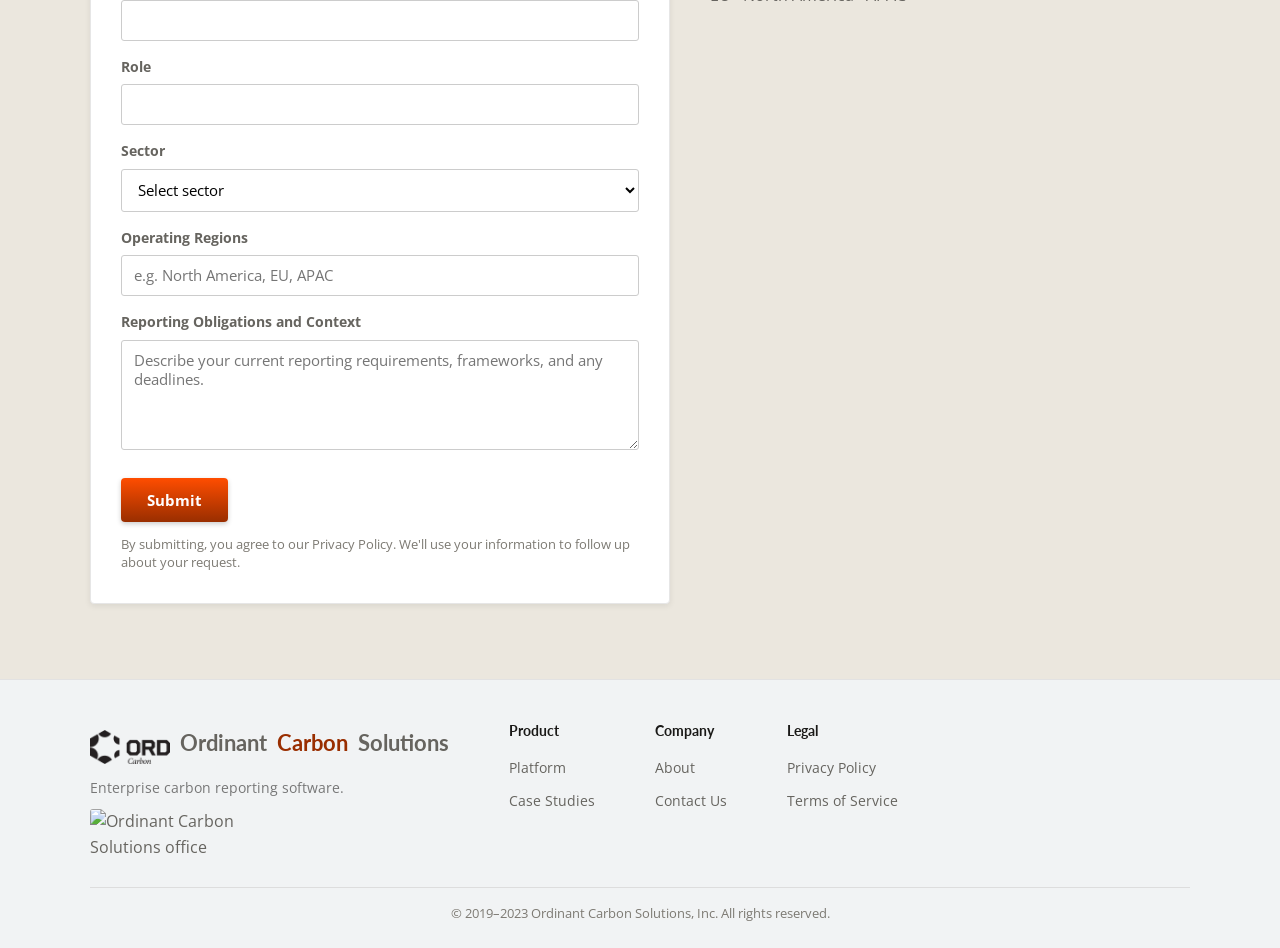
==== commit 1150594f: "Add files via upload" ====
--- a/about.html
+++ b/about.html
@@ -54,8 +54,8 @@
       </div>
       <div class="team-grid">
         <div class="team-card">
-          <img src="img-team-01.jpg" alt="Marguerite Okafor">
-          <h4>Marguerite Okafor</h4>
+          <img src="img-team-01.jpg" alt="Chidi Okafor">
+          <h4>Chidi Okafor</h4>
           <p>Chief Executive Officer</p>
         </div>
         <div class="team-card">
@@ -64,13 +64,13 @@
           <p>Chief Technology Officer</p>
         </div>
         <div class="team-card">
-          <img src="img-team-03.jpg" alt="Priya Vellingiri">
-          <h4>Priya Vellingiri</h4>
+          <img src="img-team-03.jpg" alt="Arjun Vellingiri">
+          <h4>Arjun Vellingiri</h4>
           <p>Head of Sustainability Practice</p>
         </div>
         <div class="team-card">
-          <img src="img-team-04.jpg" alt="Callum Reyes">
-          <h4>Callum Reyes</h4>
+          <img src="img-team-04.jpg" alt="Elena Reyes">
+          <h4>Elena Reyes</h4>
           <p>VP of Customer Success</p>
         </div>
       </div>
--- a/styles.css
+++ b/styles.css
@@ -162,7 +162,7 @@
 
 .hero-image-placeholder {
   flex: 1 1 380px;
-  min-height: 280px;
+  height: 280px;
   border-radius: 6px;
   box-shadow: 0 4px 12px rgba(0, 0, 0, 0.12);
   overflow: hidden;
@@ -201,6 +201,7 @@
   height: 130px;
   border-radius: 50%;
   object-fit: cover;
+  object-position: center 15%;
   box-shadow: 0 2px 6px rgba(0, 0, 0, 0.12);
   margin-bottom: 14px;
 }
